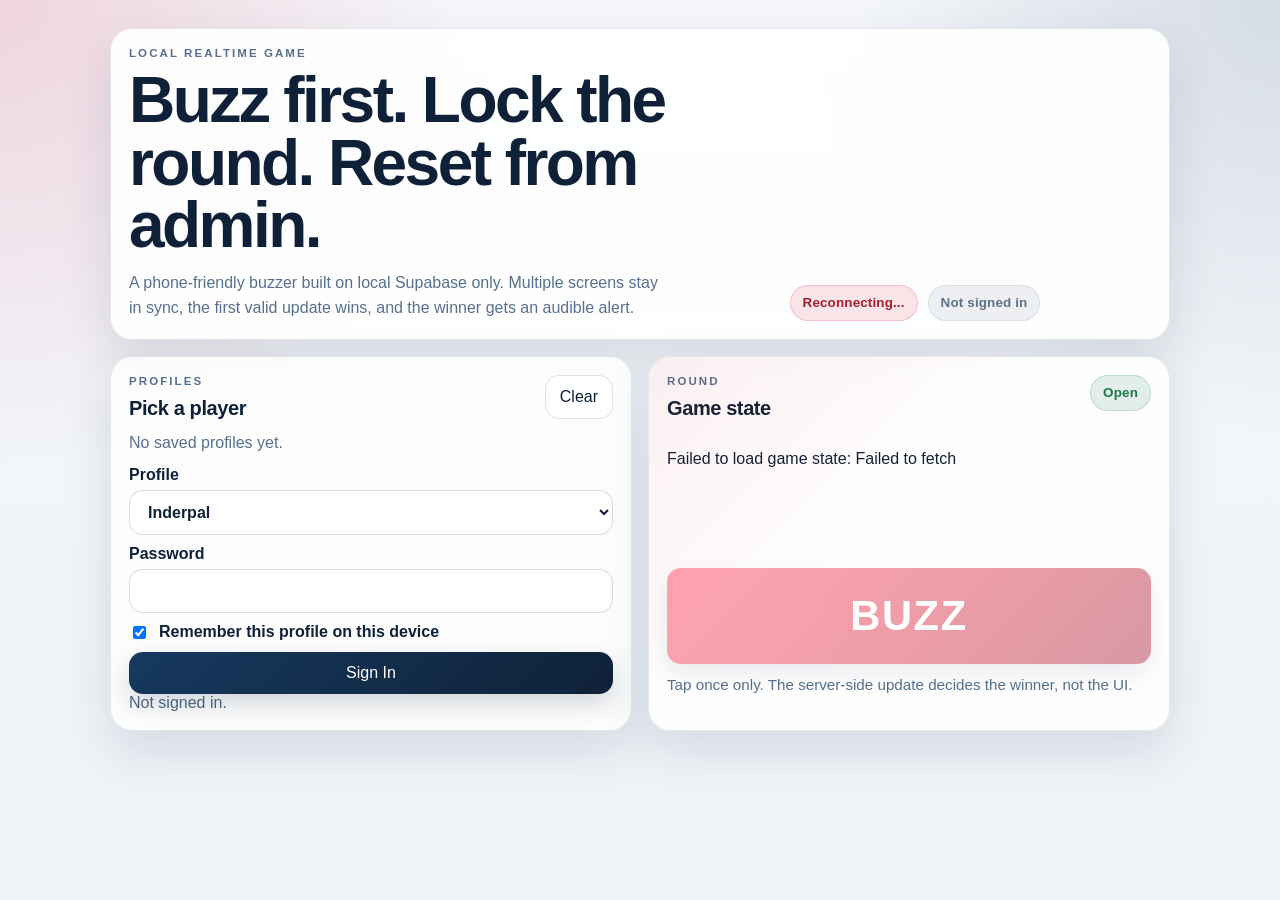
==== web/index.html @ c8b6510a "Implement row-level security and admin interface for buzzer game - Added row-level security policies" ====
<!doctype html>
<html lang="en">
  <head>
    <meta charset="UTF-8" />
    <meta name="viewport" content="width=device-width, initial-scale=1.0" />
    <title>Buzzer</title>
    <link rel="stylesheet" href="./styles.css" />
  </head>
  <body>
    <main class="page">
      <section class="hero card">
        <div>
          <p class="eyebrow">Local realtime game</p>
          <h1>Buzz first. Lock the round. Reset from admin.</h1>
          <p class="lede">
            A phone-friendly buzzer built on local Supabase only. Multiple screens stay in sync, the
            first valid update wins, and the winner gets an audible alert.
          </p>
        </div>
        <div class="status-stack">
          <div class="status-pill status-pill-open" id="connection-status">Connecting...</div>
          <div class="status-pill status-pill-muted" id="profile-status">Not signed in</div>
        </div>
      </section>

      <section class="grid">
        <section class="card card-soft">
          <div class="card-heading">
            <div>
              <p class="eyebrow">Profiles</p>
              <h2>Pick a player</h2>
            </div>
            <button id="clear-profile-btn" class="ghost-btn" type="button">Clear</button>
          </div>

          <div id="saved-profiles" class="saved-profiles" aria-live="polite"></div>

          <form id="login-form" class="stack">
            <label>
              Profile
              <select id="profile-id" required></select>
            </label>
            <label>
              Password
              <input id="profile-password" type="password" autocomplete="current-password" required />
            </label>
            <label class="checkbox-row">
              <input id="remember-profile" type="checkbox" checked />
              <span>Remember this profile on this device</span>
            </label>
            <button type="submit">Sign In</button>
          </form>
          <p id="login-status" class="muted"></p>
        </section>

        <section class="card buzz-card">
          <div class="card-heading">
            <div>
              <p class="eyebrow">Round</p>
              <h2>Game state</h2>
            </div>
            <span id="round-badge" class="status-pill status-pill-open">Open</span>
          </div>

          <div class="game-panel">
            <p id="game-status">Loading game state...</p>
            <p id="winner-status" class="winner-text"></p>
          </div>

          <button id="buzz-btn" class="buzz-btn" disabled>BUZZ</button>
          <p class="hint">
            Tap once only. The server-side update decides the winner, not the UI.
          </p>
        </section>
      </section>
    </main>

    <script type="module" src="./app.js"></script>
  </body>
</html>
---- web/styles.css ----
:root {
  color-scheme: light;
  font-family: "Avenir Next", "Segoe UI", sans-serif;
  background:
    radial-gradient(circle at top left, rgba(214, 56, 91, 0.18), transparent 30%),
    radial-gradient(circle at top right, rgba(22, 57, 95, 0.14), transparent 28%),
    linear-gradient(180deg, #f5f7fb 0%, #eef3f8 100%);
  color: #0f2138;
  --panel: rgba(255, 255, 255, 0.9);
  --panel-border: rgba(15, 33, 56, 0.1);
  --ink: #0f2138;
  --muted: #55708f;
  --accent: #d7263d;
  --accent-deep: #a41e33;
  --positive: #1b7a48;
  --neutral: #5e7188;
  --shadow: 0 20px 50px rgba(15, 33, 56, 0.12);
}

* {
  box-sizing: border-box;
}

body {
  margin: 0;
  min-height: 100vh;
  color: var(--ink);
}

.page {
  max-width: 1100px;
  margin: 0 auto;
  padding: 20px 16px 48px;
}

h1 {
  margin: 0;
  font-size: clamp(2rem, 5vw, 4rem);
  line-height: 0.98;
  letter-spacing: -0.04em;
}

h2 {
  margin: 0;
  font-size: 1.25rem;
  letter-spacing: -0.02em;
}

.hero {
  display: grid;
  gap: 18px;
  align-items: end;
  margin-bottom: 16px;
}

.hero-admin {
  margin-bottom: 18px;
}

.card {
  background: var(--panel);
  border: 1px solid var(--panel-border);
  border-radius: 22px;
  padding: 18px;
  box-shadow: var(--shadow);
  backdrop-filter: blur(14px);
}

.card-soft {
  background: rgba(255, 255, 255, 0.82);
}

.card-heading {
  display: flex;
  align-items: start;
  justify-content: space-between;
  gap: 12px;
  margin-bottom: 14px;
}

.grid {
  display: grid;
  gap: 16px;
}

.buzz-card {
  position: relative;
  overflow: hidden;
}

.buzz-card::before {
  content: "";
  position: absolute;
  inset: 0;
  background: linear-gradient(135deg, rgba(215, 38, 61, 0.07), transparent 45%);
  pointer-events: none;
}

.lede {
  max-width: 60ch;
  margin: 14px 0 0;
  color: var(--muted);
  font-size: 1rem;
  line-height: 1.55;
}

.eyebrow {
  margin: 0 0 10px;
  text-transform: uppercase;
  letter-spacing: 0.18em;
  font-size: 0.72rem;
  color: var(--muted);
  font-weight: 700;
}

.status-stack {
  display: flex;
  flex-wrap: wrap;
  gap: 10px;
}

.status-pill {
  display: inline-flex;
  align-items: center;
  gap: 8px;
  min-height: 36px;
  padding: 8px 12px;
  border-radius: 999px;
  font-size: 0.84rem;
  font-weight: 700;
  letter-spacing: 0.01em;
  border: 1px solid transparent;
}

.status-pill-open {
  background: rgba(27, 122, 72, 0.12);
  color: var(--positive);
  border-color: rgba(27, 122, 72, 0.18);
}

.status-pill-closed {
  background: rgba(215, 38, 61, 0.12);
  color: var(--accent-deep);
  border-color: rgba(215, 38, 61, 0.18);
}

.status-pill-muted {
  background: rgba(94, 113, 136, 0.1);
  color: var(--neutral);
  border-color: rgba(94, 113, 136, 0.14);
}

.compact {
  margin: 0;
}

.stack {
  display: grid;
  gap: 10px;
}

.checkbox-row {
  display: flex;
  align-items: center;
  gap: 10px;
  font-weight: 600;
}

label {
  display: grid;
  gap: 6px;
  font-weight: 600;
}

input,
select,
button {
  font: inherit;
  padding: 12px 14px;
  border-radius: 14px;
  border: 1px solid rgba(15, 33, 56, 0.16);
  background: rgba(255, 255, 255, 0.95);
  color: var(--ink);
}

button {
  cursor: pointer;
  background: linear-gradient(135deg, #16395f 0%, #0f2138 100%);
  color: #fff;
  border: none;
  box-shadow: 0 10px 24px rgba(15, 33, 56, 0.18);
}

button:disabled {
  opacity: 0.45;
  cursor: not-allowed;
}

.ghost-btn {
  background: rgba(255, 255, 255, 0.7);
  color: var(--ink);
  border: 1px solid rgba(15, 33, 56, 0.12);
  box-shadow: none;
}

.ghost-btn:hover {
  background: rgba(255, 255, 255, 0.96);
}

.saved-profiles {
  display: flex;
  flex-wrap: wrap;
  gap: 10px;
  margin-bottom: 14px;
}

.profile-chip {
  display: flex;
  flex-direction: column;
  align-items: start;
  gap: 3px;
  min-width: 120px;
  background: rgba(15, 33, 56, 0.04);
  color: var(--ink);
  border: 1px solid rgba(15, 33, 56, 0.1);
  box-shadow: none;
}

.profile-chip small {
  color: var(--muted);
  font-size: 0.74rem;
  letter-spacing: 0.06em;
  text-transform: uppercase;
}

.game-panel {
  display: grid;
  gap: 8px;
  margin-bottom: 14px;
}

.rounds-list {
  display: grid;
  gap: 10px;
}

.round-row {
  display: grid;
  gap: 8px;
  padding: 14px 16px;
  border-radius: 18px;
  background: rgba(15, 33, 56, 0.04);
  border: 1px solid rgba(15, 33, 56, 0.08);
}

.round-row.is-current {
  background: rgba(215, 38, 61, 0.08);
  border-color: rgba(215, 38, 61, 0.2);
  box-shadow: 0 10px 26px rgba(215, 38, 61, 0.12);
}

.round-row-top {
  display: flex;
  justify-content: space-between;
  gap: 12px;
  align-items: start;
}

.round-id {
  margin: 0;
  font-weight: 800;
  letter-spacing: 0.02em;
  word-break: break-word;
}

.round-meta,
.round-summary {
  margin: 0;
  color: var(--muted);
}

.round-summary {
  font-weight: 600;
}

.buzz-btn {
  width: 100%;
  font-size: clamp(1.7rem, 6vw, 2.6rem);
  font-weight: 900;
  letter-spacing: 0.04em;
  padding: 24px;
  background: linear-gradient(135deg, #ff385c 0%, #d7263d 55%, #a41e33 100%);
  text-transform: uppercase;
}

.muted {
  color: var(--muted);
  margin: 0;
}

.winner-text {
  font-size: 1.15rem;
  font-weight: 800;
  color: var(--positive);
  min-height: 1.4em;
}

.hint {
  color: var(--muted);
  font-size: 0.95rem;
  margin: 12px 0 0;
}

pre {
  background: rgba(247, 251, 255, 0.92);
  border: 1px solid rgba(15, 33, 56, 0.08);
  border-radius: 16px;
  padding: 14px;
  overflow-x: auto;
  margin: 0;
}

.admin-page {
  max-width: 980px;
}

.admin-rounds-card {
  grid-column: 1 / -1;
}

.admin-grid {
  align-items: start;
}

@media (min-width: 760px) {
  .page {
    padding: 28px 20px 56px;
  }

  .hero {
    grid-template-columns: 1.6fr 0.9fr;
  }

  .grid {
    grid-template-columns: 1fr 1fr;
  }

  .admin-grid {
    grid-template-columns: 0.95fr 1.05fr;
  }
}

@media (prefers-reduced-motion: no-preference) {
  .card,
  .status-pill,
  .profile-chip,
  .buzz-btn {
    transition:
      transform 180ms ease,
      box-shadow 180ms ease,
      background 180ms ease,
      opacity 180ms ease;
  }

  .card:hover,
  .profile-chip:hover,
  .ghost-btn:hover,
  .buzz-btn:hover {
    transform: translateY(-1px);
  }
}
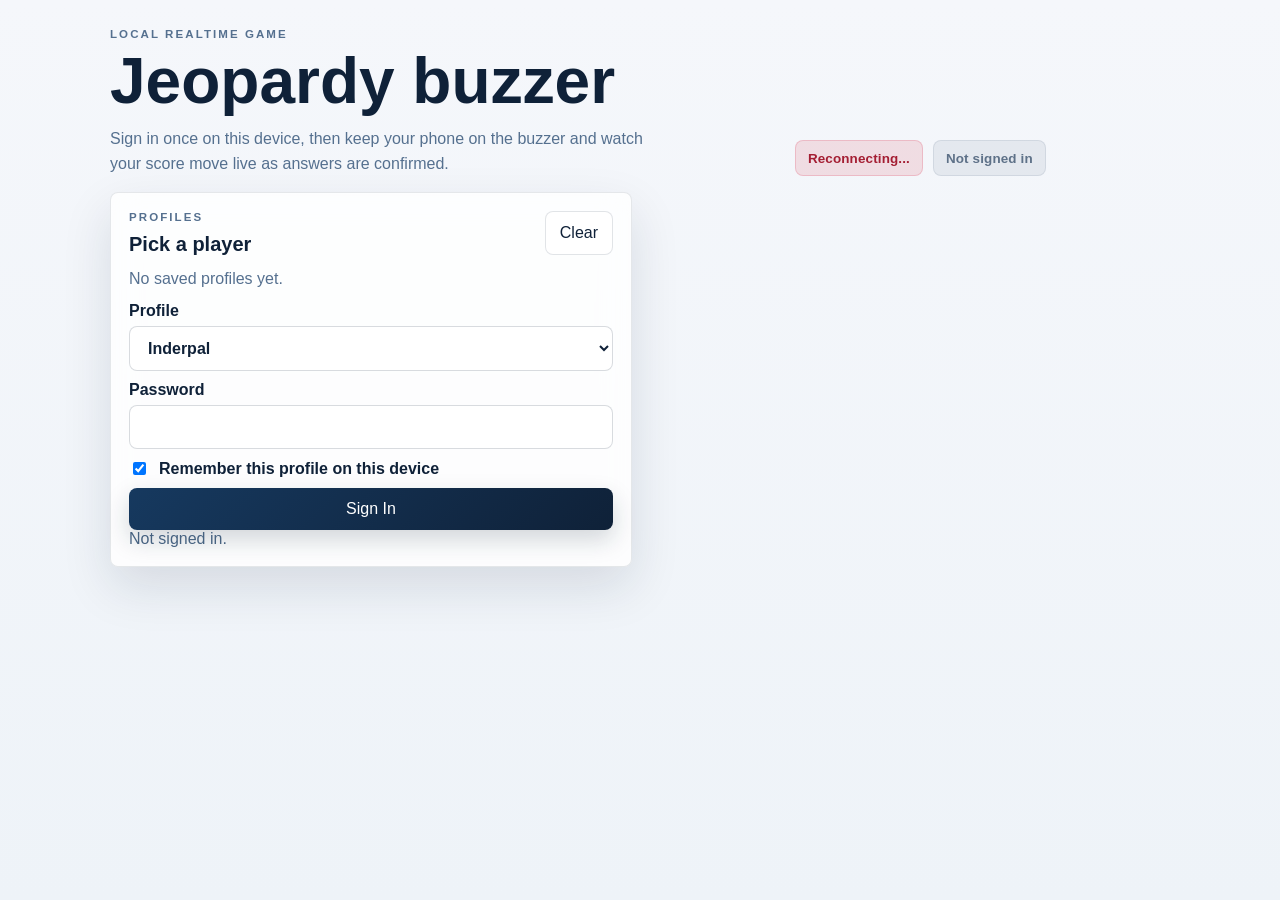
==== commit 24ccf9ba: "Add admin and player functionality with real-time updates - Implement admin controls in admin.js for" ====
--- a/web/index.html
+++ b/web/index.html
@@ -4,17 +4,17 @@
     <meta charset="UTF-8" />
     <meta name="viewport" content="width=device-width, initial-scale=1.0" />
     <title>Buzzer</title>
-    <link rel="stylesheet" href="./styles.css" />
+    <link rel="stylesheet" href="./style/styles.css" />
   </head>
   <body>
     <main class="page">
-      <section class="hero card">
+      <section class="hero">
         <div>
           <p class="eyebrow">Local realtime game</p>
-          <h1>Buzz first. Lock the round. Reset from admin.</h1>
+          <h1>Jeopardy buzzer</h1>
           <p class="lede">
-            A phone-friendly buzzer built on local Supabase only. Multiple screens stay in sync, the
-            first valid update wins, and the winner gets an audible alert.
+            Sign in once on this device, then keep your phone on the buzzer and watch your score
+            move live as answers are confirmed.
           </p>
         </div>
         <div class="status-stack">
@@ -24,7 +24,7 @@
       </section>
 
       <section class="grid">
-        <section class="card card-soft">
+        <section class="card card-soft" id="login-card">
           <div class="card-heading">
             <div>
               <p class="eyebrow">Profiles</p>
@@ -53,28 +53,37 @@
           <p id="login-status" class="muted"></p>
         </section>
 
-        <section class="card buzz-card">
+        <section class="card player-card is-hidden" id="player-card">
           <div class="card-heading">
             <div>
-              <p class="eyebrow">Round</p>
-              <h2>Game state</h2>
+              <p class="eyebrow">Player</p>
+              <h2 id="player-name">Buzzer</h2>
             </div>
-            <span id="round-badge" class="status-pill status-pill-open">Open</span>
+            <button id="sign-out-btn" class="ghost-btn" type="button">Sign Out</button>
+          </div>
+
+          <div class="score-strip">
+            <div>
+              <span class="score-label">Score</span>
+              <strong id="player-score">0</strong>
+            </div>
+            <span id="round-badge" class="status-pill status-pill-open">Waiting</span>
           </div>
 
           <div class="game-panel">
             <p id="game-status">Loading game state...</p>
             <p id="winner-status" class="winner-text"></p>
+            <p id="timer-status" class="timer-text"></p>
           </div>
 
           <button id="buzz-btn" class="buzz-btn" disabled>BUZZ</button>
-          <p class="hint">
-            Tap once only. The server-side update decides the winner, not the UI.
-          </p>
+          <p class="hint">The server accepts the first valid buzz for the active question.</p>
+
+          <div id="scoreboard" class="scoreboard" aria-live="polite"></div>
         </section>
       </section>
     </main>
 
-    <script type="module" src="./app.js"></script>
+    <script type="module" src="./script/app.js"></script>
   </body>
 </html>
--- a/web/style/styles.css
+++ b/web/style/styles.css
@@ -0,0 +1,476 @@
+:root {
+  color-scheme: light;
+  font-family: "Avenir Next", "Segoe UI", sans-serif;
+  background:
+    linear-gradient(180deg, #f5f7fb 0%, #eef3f8 100%);
+  color: #0f2138;
+  --panel: rgba(255, 255, 255, 0.9);
+  --panel-border: rgba(15, 33, 56, 0.1);
+  --ink: #0f2138;
+  --muted: #55708f;
+  --accent: #d7263d;
+  --accent-deep: #a41e33;
+  --positive: #1b7a48;
+  --neutral: #5e7188;
+  --shadow: 0 20px 50px rgba(15, 33, 56, 0.12);
+}
+
+* {
+  box-sizing: border-box;
+}
+
+body {
+  margin: 0;
+  min-height: 100vh;
+  color: var(--ink);
+}
+
+.page {
+  max-width: 1100px;
+  margin: 0 auto;
+  padding: 20px 16px 48px;
+}
+
+h1 {
+  margin: 0;
+  font-size: clamp(2rem, 5vw, 4rem);
+  line-height: 0.98;
+  letter-spacing: 0;
+}
+
+h2 {
+  margin: 0;
+  font-size: 1.25rem;
+  letter-spacing: 0;
+}
+
+.hero {
+  display: grid;
+  gap: 18px;
+  align-items: end;
+  margin-bottom: 16px;
+}
+
+.hero-admin {
+  margin-bottom: 18px;
+}
+
+.card {
+  background: var(--panel);
+  border: 1px solid var(--panel-border);
+  border-radius: 8px;
+  padding: 18px;
+  box-shadow: var(--shadow);
+  backdrop-filter: blur(14px);
+}
+
+.card-soft {
+  background: rgba(255, 255, 255, 0.82);
+}
+
+.card-heading {
+  display: flex;
+  align-items: start;
+  justify-content: space-between;
+  gap: 12px;
+  margin-bottom: 14px;
+}
+
+.grid {
+  display: grid;
+  gap: 16px;
+}
+
+.player-card {
+  position: relative;
+  overflow: hidden;
+}
+
+.player-card::before {
+  content: "";
+  position: absolute;
+  inset: 0;
+  background: linear-gradient(135deg, rgba(215, 38, 61, 0.07), transparent 45%);
+  pointer-events: none;
+}
+
+.lede {
+  max-width: 60ch;
+  margin: 14px 0 0;
+  color: var(--muted);
+  font-size: 1rem;
+  line-height: 1.55;
+}
+
+.eyebrow {
+  margin: 0 0 10px;
+  text-transform: uppercase;
+  letter-spacing: 0.18em;
+  font-size: 0.72rem;
+  color: var(--muted);
+  font-weight: 700;
+}
+
+.status-stack {
+  display: flex;
+  flex-wrap: wrap;
+  gap: 10px;
+}
+
+.status-pill {
+  display: inline-flex;
+  align-items: center;
+  gap: 8px;
+  min-height: 36px;
+  padding: 8px 12px;
+  border-radius: 8px;
+  font-size: 0.84rem;
+  font-weight: 700;
+  letter-spacing: 0.01em;
+  border: 1px solid transparent;
+}
+
+.status-pill-open {
+  background: rgba(27, 122, 72, 0.12);
+  color: var(--positive);
+  border-color: rgba(27, 122, 72, 0.18);
+}
+
+.status-pill-closed {
+  background: rgba(215, 38, 61, 0.12);
+  color: var(--accent-deep);
+  border-color: rgba(215, 38, 61, 0.18);
+}
+
+.status-pill-muted {
+  background: rgba(94, 113, 136, 0.1);
+  color: var(--neutral);
+  border-color: rgba(94, 113, 136, 0.14);
+}
+
+.compact {
+  margin: 0;
+}
+
+.stack {
+  display: grid;
+  gap: 10px;
+}
+
+.checkbox-row {
+  display: flex;
+  align-items: center;
+  gap: 10px;
+  font-weight: 600;
+}
+
+label {
+  display: grid;
+  gap: 6px;
+  font-weight: 600;
+}
+
+input,
+select,
+button {
+  font: inherit;
+  padding: 12px 14px;
+  border-radius: 8px;
+  border: 1px solid rgba(15, 33, 56, 0.16);
+  background: rgba(255, 255, 255, 0.95);
+  color: var(--ink);
+}
+
+button {
+  cursor: pointer;
+  background: linear-gradient(135deg, #16395f 0%, #0f2138 100%);
+  color: #fff;
+  border: none;
+  box-shadow: 0 10px 24px rgba(15, 33, 56, 0.18);
+}
+
+button:disabled {
+  opacity: 0.45;
+  cursor: not-allowed;
+}
+
+.ghost-btn {
+  background: rgba(255, 255, 255, 0.7);
+  color: var(--ink);
+  border: 1px solid rgba(15, 33, 56, 0.12);
+  box-shadow: none;
+}
+
+.ghost-btn:hover {
+  background: rgba(255, 255, 255, 0.96);
+}
+
+.saved-profiles {
+  display: flex;
+  flex-wrap: wrap;
+  gap: 10px;
+  margin-bottom: 14px;
+}
+
+.profile-chip {
+  display: flex;
+  flex-direction: column;
+  align-items: start;
+  gap: 3px;
+  min-width: 120px;
+  background: rgba(15, 33, 56, 0.04);
+  color: var(--ink);
+  border: 1px solid rgba(15, 33, 56, 0.1);
+  box-shadow: none;
+}
+
+.profile-chip small {
+  color: var(--muted);
+  font-size: 0.74rem;
+  letter-spacing: 0.06em;
+  text-transform: uppercase;
+}
+
+.game-panel {
+  display: grid;
+  gap: 8px;
+  margin-bottom: 14px;
+}
+
+.rounds-list {
+  display: grid;
+  gap: 10px;
+}
+
+.round-row {
+  display: grid;
+  gap: 8px;
+  padding: 14px 16px;
+  border-radius: 8px;
+  background: rgba(15, 33, 56, 0.04);
+  border: 1px solid rgba(15, 33, 56, 0.08);
+}
+
+.round-row.is-current {
+  background: rgba(215, 38, 61, 0.08);
+  border-color: rgba(215, 38, 61, 0.2);
+  box-shadow: 0 10px 26px rgba(215, 38, 61, 0.12);
+}
+
+.round-row-top {
+  display: flex;
+  justify-content: space-between;
+  gap: 12px;
+  align-items: start;
+}
+
+.round-id {
+  margin: 0;
+  font-weight: 800;
+  letter-spacing: 0.02em;
+  word-break: break-word;
+}
+
+.round-meta,
+.round-summary {
+  margin: 0;
+  color: var(--muted);
+}
+
+.round-summary {
+  font-weight: 600;
+}
+
+.buzz-btn {
+  width: 100%;
+  font-size: clamp(1.7rem, 6vw, 2.6rem);
+  font-weight: 900;
+  letter-spacing: 0.04em;
+  padding: 24px;
+  background: linear-gradient(135deg, #ff385c 0%, #d7263d 55%, #a41e33 100%);
+  text-transform: uppercase;
+}
+
+.muted {
+  color: var(--muted);
+  margin: 0;
+}
+
+.winner-text {
+  font-size: 1.15rem;
+  font-weight: 800;
+  color: var(--positive);
+  min-height: 1.4em;
+}
+
+.hint {
+  color: var(--muted);
+  font-size: 0.95rem;
+  margin: 12px 0 0;
+}
+
+pre {
+  background: rgba(247, 251, 255, 0.92);
+  border: 1px solid rgba(15, 33, 56, 0.08);
+  border-radius: 8px;
+  padding: 14px;
+  overflow-x: auto;
+  margin: 0;
+}
+
+.is-hidden {
+  display: none;
+}
+
+.score-strip {
+  display: grid;
+  grid-template-columns: 1fr auto;
+  align-items: center;
+  gap: 12px;
+  padding: 14px;
+  margin-bottom: 14px;
+  border-radius: 8px;
+  background: rgba(15, 33, 56, 0.05);
+  border: 1px solid rgba(15, 33, 56, 0.08);
+}
+
+.score-label,
+.field-label {
+  display: block;
+  margin: 0 0 5px;
+  color: var(--muted);
+  font-size: 0.78rem;
+  font-weight: 800;
+  letter-spacing: 0.08em;
+  text-transform: uppercase;
+}
+
+.score-strip strong {
+  font-size: 2.1rem;
+  line-height: 1;
+}
+
+.timer-text {
+  min-height: 1.4em;
+  margin: 0;
+  color: var(--accent-deep);
+  font-weight: 800;
+}
+
+.scoreboard {
+  display: grid;
+  gap: 8px;
+  margin-top: 14px;
+}
+
+.score-row {
+  display: grid;
+  grid-template-columns: 1fr auto;
+  gap: 12px;
+  align-items: center;
+  padding: 10px 12px;
+  border-radius: 8px;
+  background: rgba(15, 33, 56, 0.04);
+  border: 1px solid rgba(15, 33, 56, 0.08);
+  font-weight: 700;
+}
+
+.score-row.is-current {
+  background: rgba(27, 122, 72, 0.1);
+  border-color: rgba(27, 122, 72, 0.2);
+}
+
+.segmented {
+  display: grid;
+  grid-template-columns: repeat(4, minmax(0, 1fr));
+  gap: 8px;
+}
+
+.segmented label {
+  display: block;
+}
+
+.segmented input {
+  position: absolute;
+  opacity: 0;
+  pointer-events: none;
+}
+
+.segmented span {
+  display: grid;
+  min-height: 44px;
+  place-items: center;
+  padding: 10px;
+  border-radius: 8px;
+  background: rgba(15, 33, 56, 0.05);
+  border: 1px solid rgba(15, 33, 56, 0.12);
+  font-weight: 800;
+  cursor: pointer;
+}
+
+.segmented input:checked + span {
+  background: #16395f;
+  border-color: #16395f;
+  color: #fff;
+}
+
+.admin-actions {
+  display: grid;
+  grid-template-columns: 1fr 1fr;
+  gap: 10px;
+  margin-top: 14px;
+}
+
+.reset-stack {
+  margin-top: 10px;
+}
+
+.admin-page {
+  max-width: 980px;
+}
+
+.admin-rounds-card {
+  grid-column: 1 / -1;
+}
+
+.admin-grid {
+  align-items: start;
+}
+
+@media (min-width: 760px) {
+  .page {
+    padding: 28px 20px 56px;
+  }
+
+  .hero {
+    grid-template-columns: 1.6fr 0.9fr;
+  }
+
+  .grid {
+    grid-template-columns: 1fr 1fr;
+  }
+
+  .admin-grid {
+    grid-template-columns: 0.95fr 1.05fr;
+  }
+}
+
+@media (prefers-reduced-motion: no-preference) {
+  .card,
+  .status-pill,
+  .profile-chip,
+  .buzz-btn {
+    transition:
+      transform 180ms ease,
+      box-shadow 180ms ease,
+      background 180ms ease,
+      opacity 180ms ease;
+  }
+
+  .card:hover,
+  .profile-chip:hover,
+  .ghost-btn:hover,
+  .buzz-btn:hover {
+    transform: translateY(-1px);
+  }
+}
